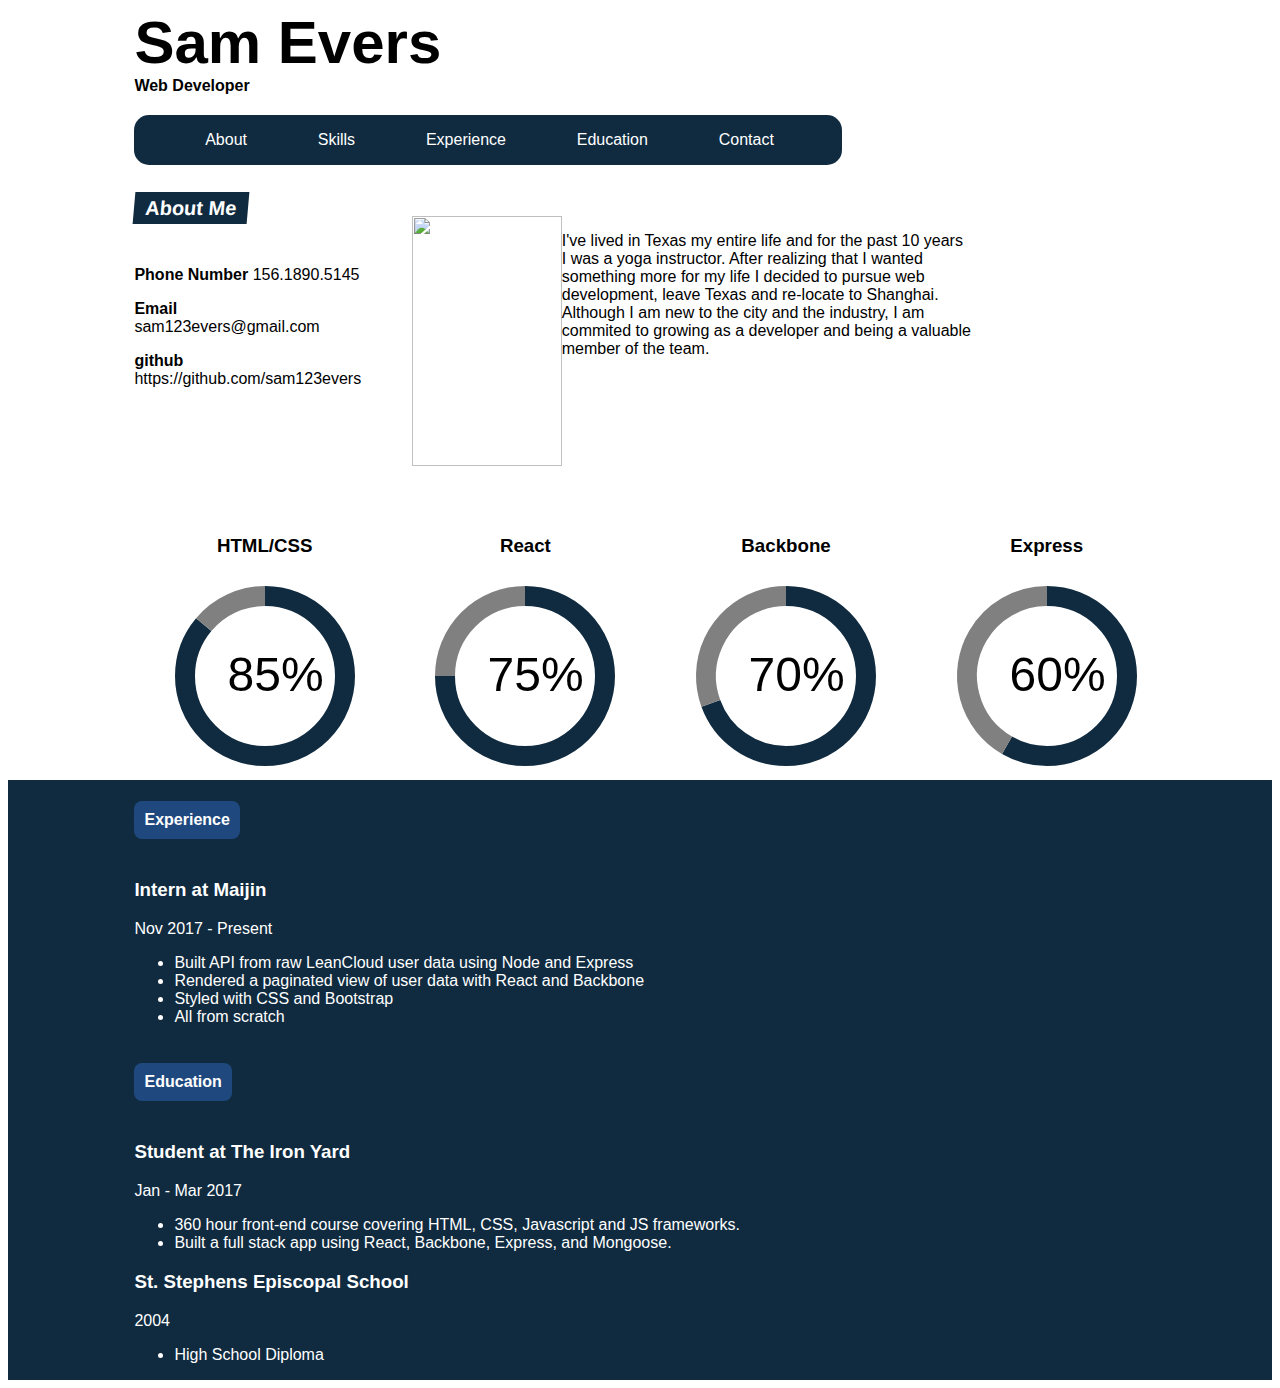
==== index.html @ d8e58d9e "changed file name to index.html" ====
<!DOCTYPE html>
<html>
<head>
	<title>Sam Evers CV</title>
	<link rel="stylesheet" type="text/css" href="style.css">
</head>
<body>
	<div class="main-container">
		<div class="upper-container">
			<div class="name-container">
				<h1>Sam Evers</h1>
				<h4>Web Developer</h4>
			</div>
			<div class="navbar">
				<p>About</p>
				<p>Skills</p>
				<p>Experience</p>
				<p>Education</p>
				<p>Contact</p>
			</div>
			<div class="stats-image-bio-main-container">
				<div class="stats-container">
					<h4 id="about-me">About Me</h4>
					<p><strong>Phone Number</strong> 156.1890.5145</p>
					<p><strong>Email</strong> sam123evers@gmail.com</p>
					<p><strong>github</strong> https://github.com/sam123evers</p>
				</div>
				<div class="image-bio-container">
					<img src="http://yogabetter.com/wp-content/uploads/2014/01/Sam-Head-Crop-200x300-700px.jpg">
					<p id="bio">I've lived in Texas my entire life and for the past 10 years I was a yoga instructor.  After realizing that I wanted something more for my life I decided to pursue web development, leave Texas and re-locate to Shanghai.  Although I am new to the city and the industry, I am commited to growing as a developer and being a valuable member of the team.</p>
				</div>
			</div>
			<div class="skills-container">
				<div>
					<h3>HTML/CSS</h3>
					<canvas id="html-css-canvas"></canvas>
				</div>
				<div>
					<h3>React</h3>
					<canvas id="react-canvas"></canvas>
				</div>
				<div>
					<h3>Backbone</h3>
					<canvas id="backbone-canvas"></canvas>
				</div>
				<div>
					<h3>Express</h3>
					<canvas id="express-canvas"></canvas>
				</div>
			</div>
		</div>
		<div class="lower-container">
			<div class="experience-container">
				<h4>Experience</h4>
				<div class="maijin-div">
					<h3>Intern at Maijin</h3>
					<p>Nov 2017 - Present</p>
					<ul>
						<li>Built API from raw LeanCloud user data using Node and Express</li>
						<li>Rendered a paginated view of user data with React and Backbone</li>
						<li>Styled with CSS and Bootstrap</li>
						<li>All from scratch</li>
					</ul>
					
				</div>
			</div>
			<div class="education-container">
				<h4>Education</h4>
				<div class="tiy-container">
					<h3>Student at The Iron Yard</h3>
					<p>Jan - Mar 2017</p>
					<ul>
						<li>360 hour front-end course covering HTML, CSS, Javascript and JS frameworks.</li>
						<li>Built a full stack app using React, Backbone, Express, and Mongoose.</li>
					</ul>
					<h3>St. Stephens Episcopal School</h3>
					<p>2004</p>
					<ul>
						<li>High School Diploma</li>
					</ul>
				</div>
			</div>
		</div>
		
	</div>
	<script src="script.js" type="text/javascript"></script>
</body>
</html>
---- style.css ----
* {
	font-family: Helvetica;
}
.main-container {
	display: flex;
	flex-direction: column;
}

.name-container h1 {
	margin: 0;
	font-size: 60px;
}

.name-container h4 {
	margin: 0;
}


.upper-container {
	display: flex;
	flex-direction: column;
	width: 80%;
	margin: 0 auto;
}


.navbar{
	display: flex;
	background-color: #102B3F;
	color: white;
	width: 70%;
	border-radius: 15px; 
	margin-top: 2%;
}

.navbar p {
	margin-left: 10%;
}

.stats-image-bio-main-container{
	display: flex;
}

#about-me {
	font-size: 20px;
	transform: skew(-5deg);
	background-color: #102B3F; 
	color: white;
	display: inline-block;
	padding: 2% 5%;
}

.image-bio-container{
	display: flex;
	margin: 5%;
}

#bio {
	/*border: 1px solid red;*/
	width: 60%;
}

.skills-container{
	display: flex;
	width: 100%;
	margin: 0 auto;
	/*border: 1px solid blue;*/
}

.skills-container div {
	text-align: center;
	margin: 0 3%;
	/*border: 1px solid red;*/
}

.lower-container {
	display: flex;
	flex-direction: column;
	background-color: #102B3F;
	color: white;
}

.lower-container h4 {
	background-color: #1F487E;
	padding: 1%;
	border-radius: 8px;
	display: inline-block;
}

.experience-container, .education-container{
	width: 80%;
	margin: 0 auto;
}



img{
	width: 150px;
	height: 250px;
}
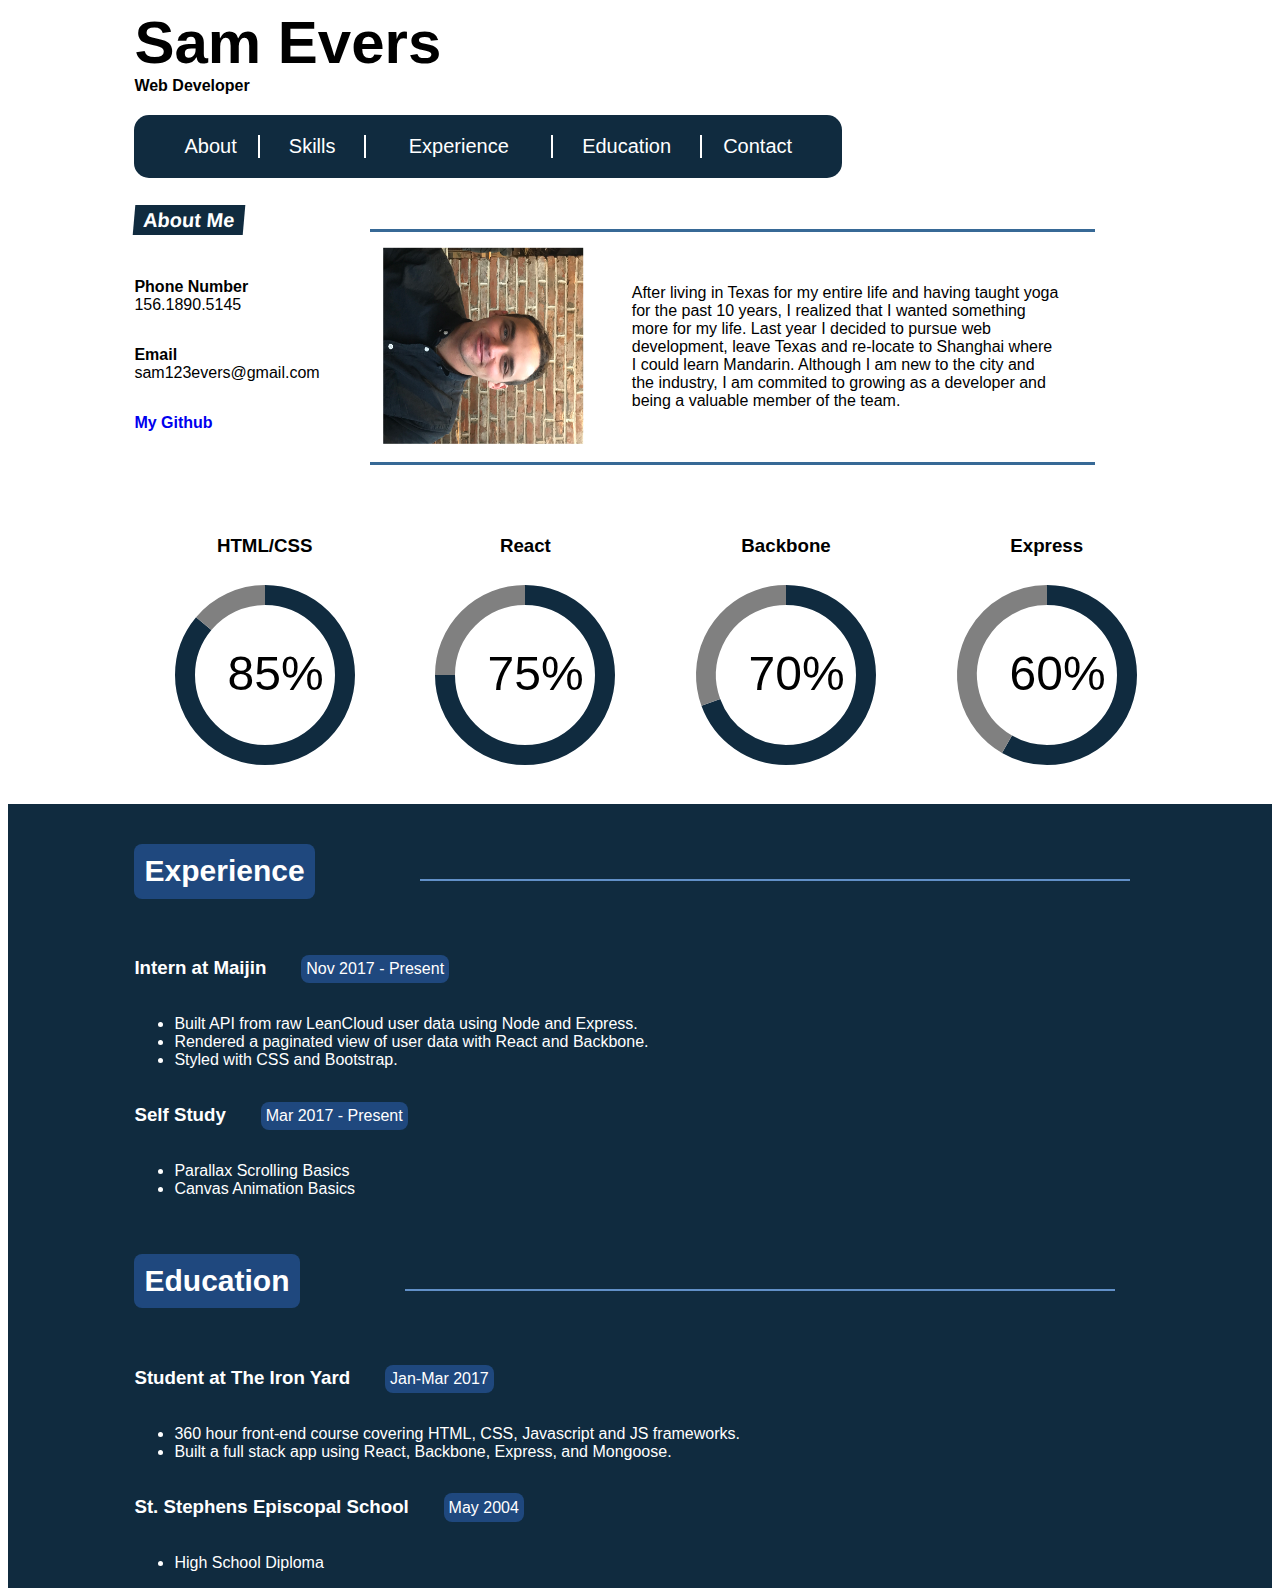
==== commit 4aae3317: "verticle lines between nav li's and additional styling" ====
--- a/index.html
+++ b/index.html
@@ -12,22 +12,22 @@
 				<h4>Web Developer</h4>
 			</div>
 			<div class="navbar">
-				<p>About</p>
+				<p id="about">About</p>
 				<p>Skills</p>
 				<p>Experience</p>
 				<p>Education</p>
-				<p>Contact</p>
+				<p id="contact">Contact</p>
 			</div>
 			<div class="stats-image-bio-main-container">
 				<div class="stats-container">
 					<h4 id="about-me">About Me</h4>
 					<p><strong>Phone Number</strong> 156.1890.5145</p>
 					<p><strong>Email</strong> sam123evers@gmail.com</p>
-					<p><strong>github</strong> https://github.com/sam123evers</p>
+					<p><strong><a id="github" href="https://github.com/sam123evers">My Github</a></strong></p>
 				</div>
 				<div class="image-bio-container">
-					<img src="http://yogabetter.com/wp-content/uploads/2014/01/Sam-Head-Crop-200x300-700px.jpg">
-					<p id="bio">I've lived in Texas my entire life and for the past 10 years I was a yoga instructor.  After realizing that I wanted something more for my life I decided to pursue web development, leave Texas and re-locate to Shanghai.  Although I am new to the city and the industry, I am commited to growing as a developer and being a valuable member of the team.</p>
+					<img src="IMG_7412.JPG">
+					<p id="bio">After living in Texas for my entire life and having taught yoga for the past 10 years, I realized that I wanted something more for my life.  Last year I decided to pursue web development, leave Texas and re-locate to Shanghai where I could learn Mandarin.  Although I am new to the city and the industry, I am commited to growing as a developer and being a valuable member of the team.</p>
 				</div>
 			</div>
 			<div class="skills-container">
@@ -52,29 +52,37 @@
 		<div class="lower-container">
 			<div class="experience-container">
 				<h4>Experience</h4>
+				<div class="a-line"></div>
 				<div class="maijin-div">
 					<h3>Intern at Maijin</h3>
 					<p>Nov 2017 - Present</p>
 					<ul>
-						<li>Built API from raw LeanCloud user data using Node and Express</li>
-						<li>Rendered a paginated view of user data with React and Backbone</li>
-						<li>Styled with CSS and Bootstrap</li>
-						<li>All from scratch</li>
+						<li>Built API from raw LeanCloud user data using Node and Express.</li>
+						<li>Rendered a paginated view of user data with React and Backbone.</li>
+						<li>Styled with CSS and Bootstrap.</li>
 					</ul>
-					
+				</div>
+				<div>
+					<h3>Self Study</h3>
+					<p>Mar 2017 - Present</p>
+					<ul>
+						<li>Parallax Scrolling Basics</li>
+						<li>Canvas Animation Basics</li>
+					</ul>
 				</div>
 			</div>
 			<div class="education-container">
 				<h4>Education</h4>
+				<div class="a-line"></div>
 				<div class="tiy-container">
 					<h3>Student at The Iron Yard</h3>
-					<p>Jan - Mar 2017</p>
+					<p>Jan-Mar 2017</p>
 					<ul>
 						<li>360 hour front-end course covering HTML, CSS, Javascript and JS frameworks.</li>
 						<li>Built a full stack app using React, Backbone, Express, and Mongoose.</li>
 					</ul>
 					<h3>St. Stephens Episcopal School</h3>
-					<p>2004</p>
+					<p>May 2004</p>
 					<ul>
 						<li>High School Diploma</li>
 					</ul>
--- a/style.css
+++ b/style.css
@@ -26,15 +26,33 @@
 
 .navbar{
 	display: flex;
+	justify-content: space-evenly;
 	background-color: #102B3F;
 	color: white;
 	width: 70%;
 	border-radius: 15px; 
 	margin-top: 2%;
+
 }
 
 .navbar p {
-	margin-left: 10%;
+	font-size: 20px;
+}
+
+.navbar p:nth-child(3) {
+	border-right: 2px solid white;
+	border-left: 2px solid white;
+	padding: 0 6%;
+}
+
+#about {
+	border-right: 2px solid white;
+	padding: 0 3%;
+}
+
+#contact {
+	border-left: 2px solid white;
+	padding: 0 3%;
 }
 
 .stats-image-bio-main-container{
@@ -53,11 +71,20 @@
 .image-bio-container{
 	display: flex;
 	margin: 5%;
+	border-top: 3px solid #376996;
+	border-bottom: 3px solid #376996;
+}
+
+img {
+	transform: rotate(90deg);
+	width: 200px;
+	height: 200px;
+	margin: 2%;
 }
 
 #bio {
-	/*border: 1px solid red;*/
 	width: 60%;
+	padding: 5% 5%;
 }
 
 .skills-container{
@@ -70,7 +97,6 @@
 .skills-container div {
 	text-align: center;
 	margin: 0 3%;
-	/*border: 1px solid red;*/
 }
 
 .lower-container {
@@ -78,9 +104,11 @@
 	flex-direction: column;
 	background-color: #102B3F;
 	color: white;
+	margin-top: 2%;
 }
 
 .lower-container h4 {
+	font-size: 30px;
 	background-color: #1F487E;
 	padding: 1%;
 	border-radius: 8px;
@@ -92,9 +120,24 @@
 	margin: 0 auto;
 }
 
+.a-line {
+	border: 1px solid #6290C8;
+	display: inline-block;
+	width: 70%;
+	margin-left: 10%;
+}
 
+.lower-container h3,p {
+	display: inline-block;
+}
 
-img{
-	width: 150px;
-	height: 250px;
+.lower-container p {
+	background-color: #1F487E;
+	padding: .5%;
+	border-radius: 8px;
+	margin-left: 3%;
+}
+
+#github {
+	text-decoration: none
 }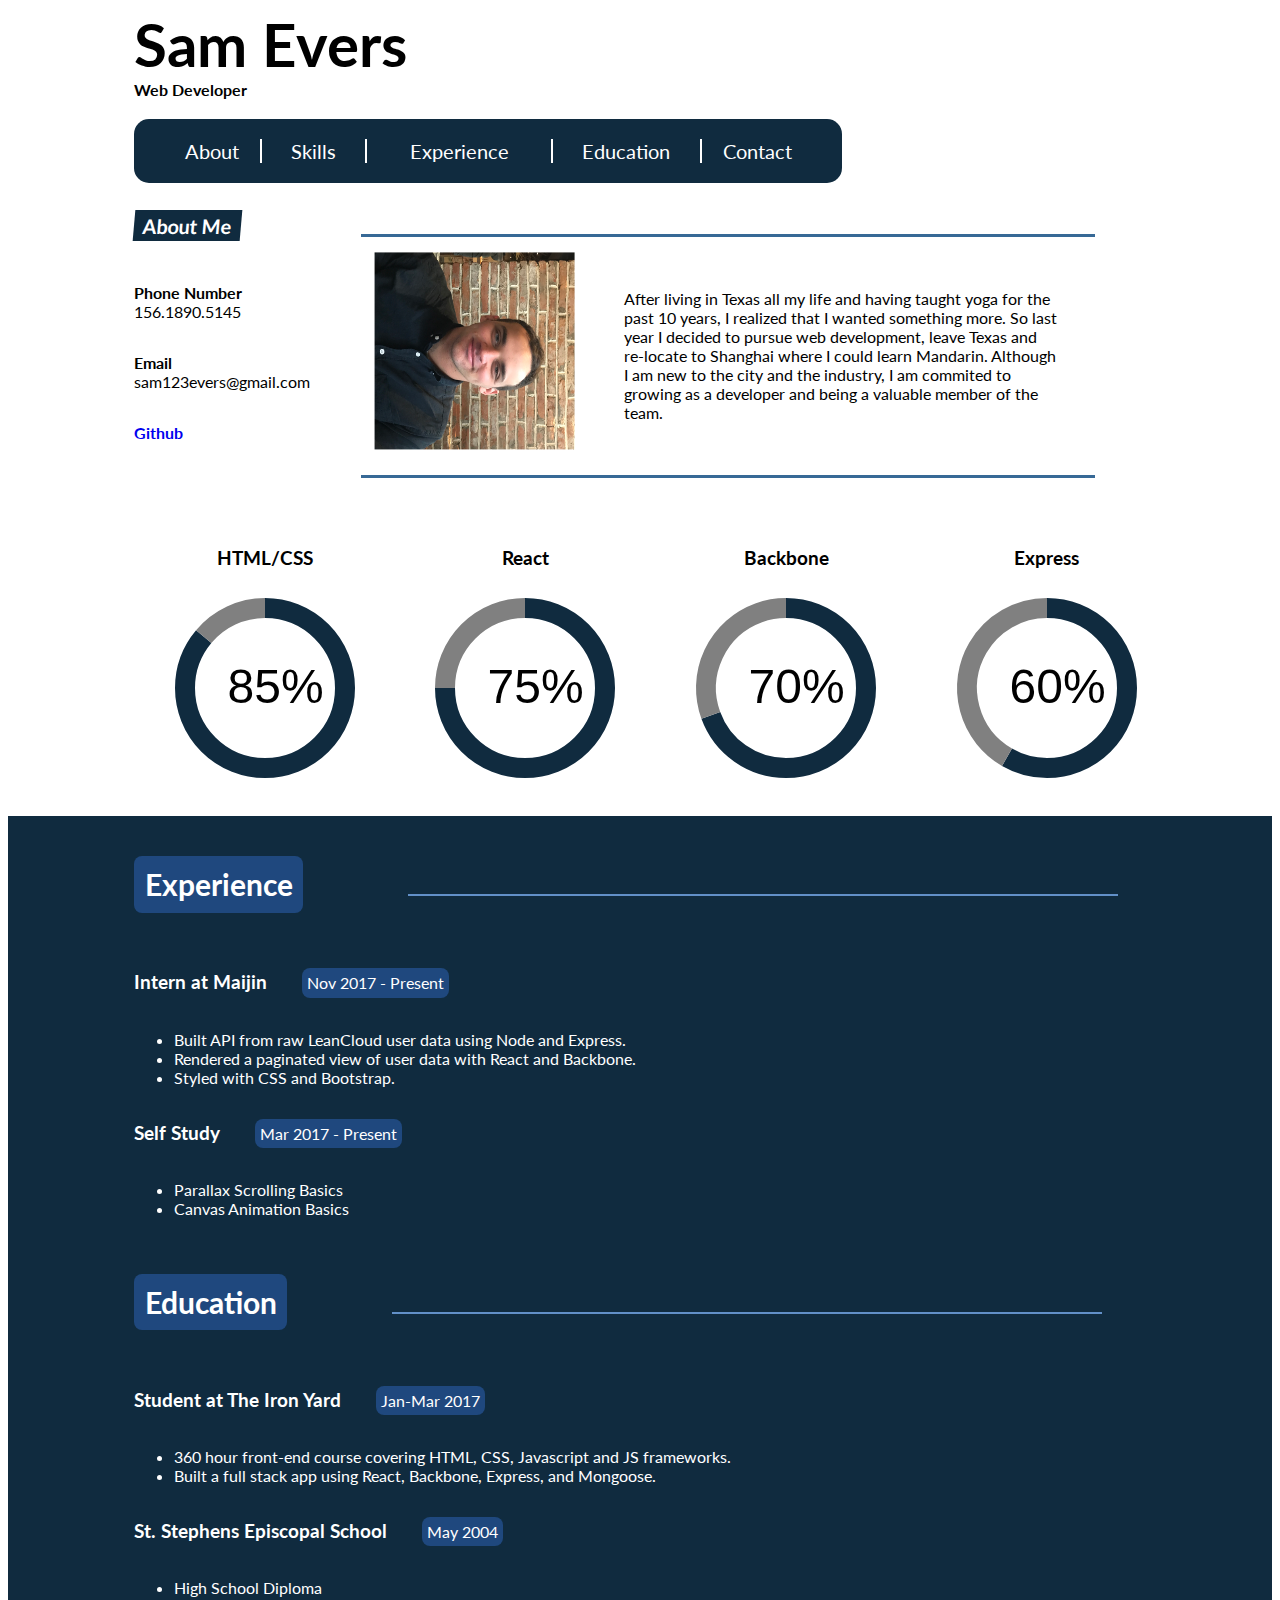
==== commit 642c8a07: "added title icon" ====
--- a/index.html
+++ b/index.html
@@ -2,6 +2,8 @@
 <html>
 <head>
 	<title>Sam Evers CV</title>
+	<link rel="shortcut icon" href="not_giant_enough_letter_s_Dir_icon.ico">
+	<link href="https://fonts.googleapis.com/css?family=Lato" rel="stylesheet">
 	<link rel="stylesheet" type="text/css" href="style.css">
 </head>
 <body>
@@ -18,33 +20,33 @@
 				<p>Education</p>
 				<p id="contact">Contact</p>
 			</div>
-			<div class="stats-image-bio-main-container">
+			<div id="stats-bio" class="stats-image-bio-main-container">
 				<div class="stats-container">
 					<h4 id="about-me">About Me</h4>
 					<p><strong>Phone Number</strong> 156.1890.5145</p>
 					<p><strong>Email</strong> sam123evers@gmail.com</p>
-					<p><strong><a id="github" href="https://github.com/sam123evers">My Github</a></strong></p>
+					<p><strong><a id="github" href="https://github.com/sam123evers">Github</a></strong></p>
 				</div>
 				<div class="image-bio-container">
 					<img src="IMG_7412.JPG">
-					<p id="bio">After living in Texas for my entire life and having taught yoga for the past 10 years, I realized that I wanted something more for my life.  Last year I decided to pursue web development, leave Texas and re-locate to Shanghai where I could learn Mandarin.  Although I am new to the city and the industry, I am commited to growing as a developer and being a valuable member of the team.</p>
+					<p id="bio">After living in Texas all my life and having taught yoga for the past 10 years, I realized that I wanted something more.  So last year I decided to pursue web development, leave Texas and re-locate to Shanghai where I could learn Mandarin.  Although I am new to the city and the industry, I am commited to growing as a developer and being a valuable member of the team.</p>
 				</div>
 			</div>
 			<div class="skills-container">
 				<div>
-					<h3>HTML/CSS</h3>
+					<h3 class="skill-graph" id="html">HTML/CSS</h3>
 					<canvas id="html-css-canvas"></canvas>
 				</div>
 				<div>
-					<h3>React</h3>
+					<h3 class="skill-graph" id="react">React</h3>
 					<canvas id="react-canvas"></canvas>
 				</div>
 				<div>
-					<h3>Backbone</h3>
+					<h3 class="skill-graph" id="backbone">Backbone</h3>
 					<canvas id="backbone-canvas"></canvas>
 				</div>
 				<div>
-					<h3>Express</h3>
+					<h3 class="skill-graph" id="express">Express</h3>
 					<canvas id="express-canvas"></canvas>
 				</div>
 			</div>
--- a/style.css
+++ b/style.css
@@ -1,5 +1,5 @@
 * {
-	font-family: Helvetica;
+	font-family: 'Lato', Helvetica;
 }
 .main-container {
 	display: flex;
@@ -37,6 +37,7 @@
 
 .navbar p {
 	font-size: 20px;
+	cursor: pointer;
 }
 
 .navbar p:nth-child(3) {
@@ -140,4 +141,10 @@
 
 #github {
 	text-decoration: none
-}+}
+
+#github:visited {
+	color: black;
+}
+
+				/*pbdqpbdqpbdqpbdqpbdqpbdqpbdqpbdqpbdqpbdqpbdqpbdqpbdq*/
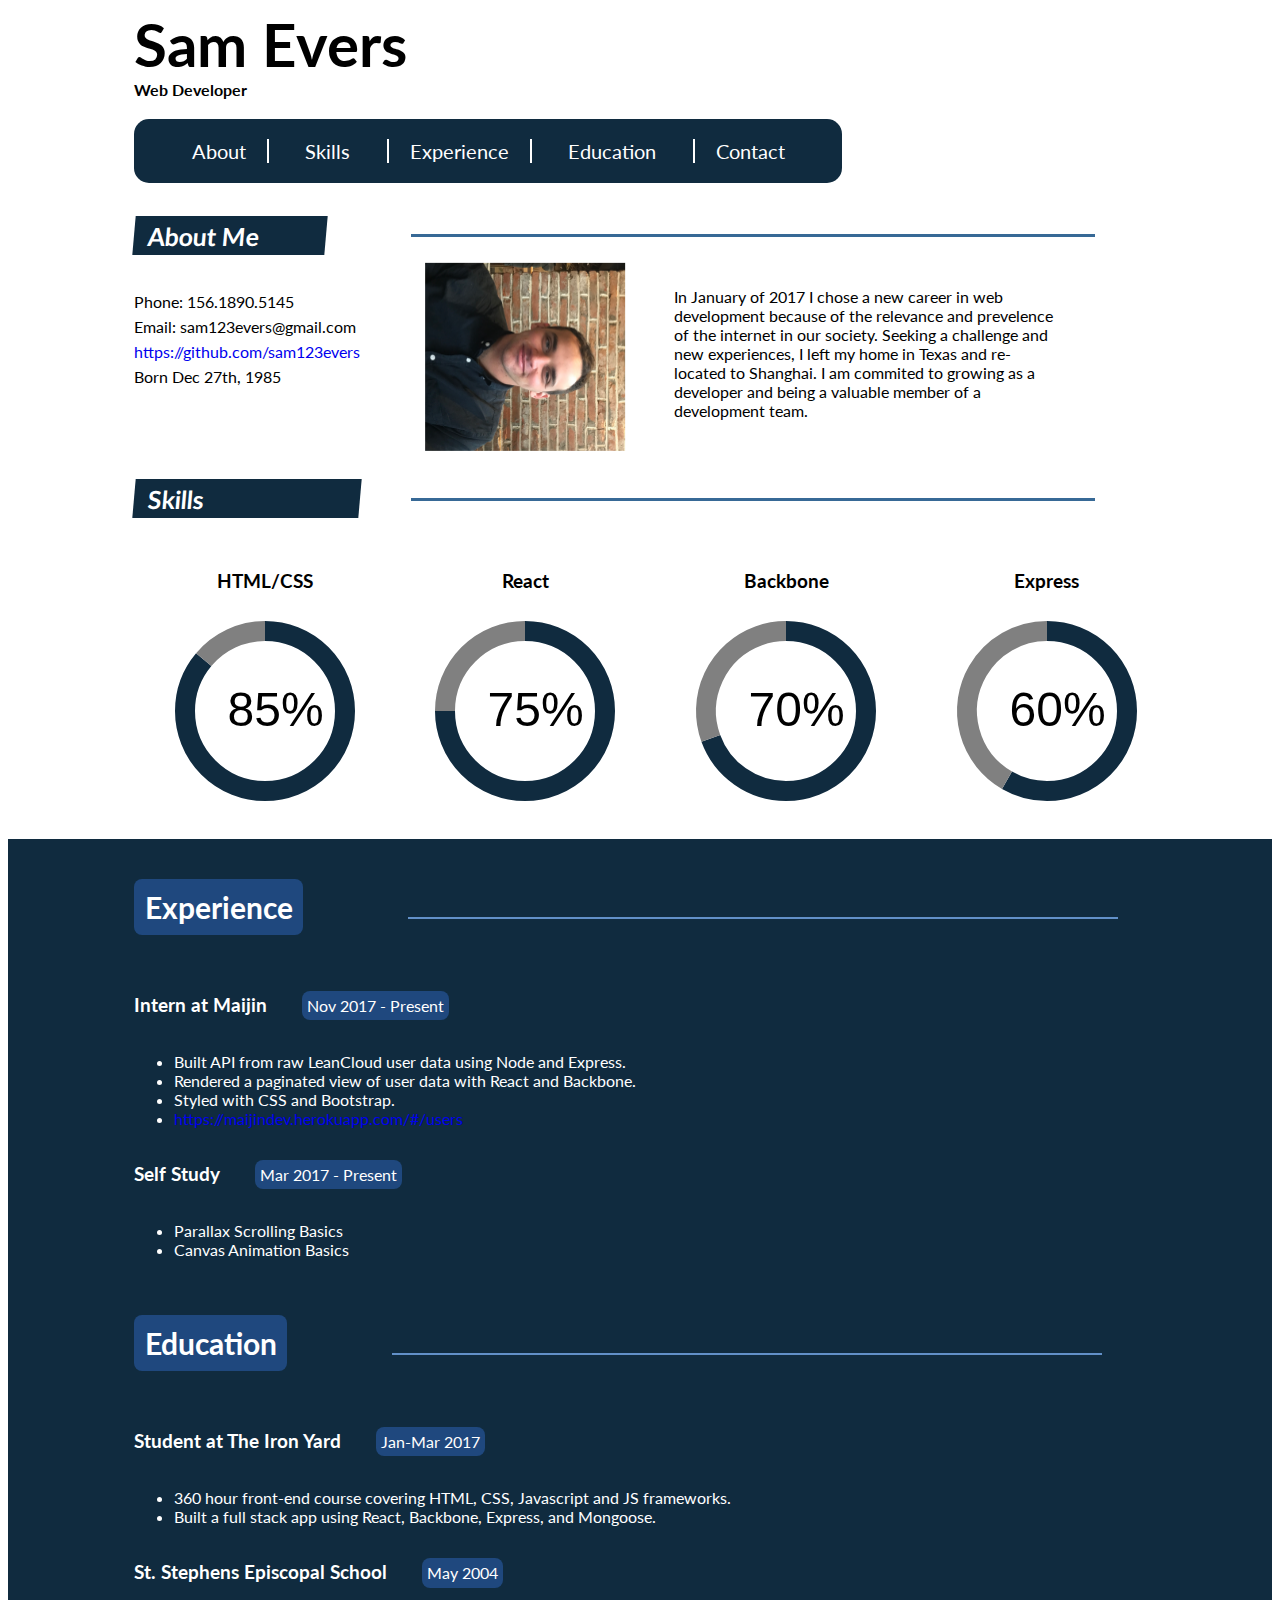
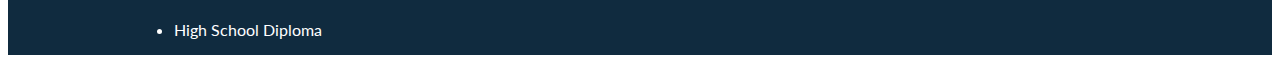
==== commit 76c479f2: "added skills label introduced media query" ====
--- a/index.html
+++ b/index.html
@@ -23,13 +23,15 @@
 			<div id="stats-bio" class="stats-image-bio-main-container">
 				<div class="stats-container">
 					<h4 id="about-me">About Me</h4>
-					<p><strong>Phone Number</strong> 156.1890.5145</p>
-					<p><strong>Email</strong> sam123evers@gmail.com</p>
-					<p><strong><a id="github" href="https://github.com/sam123evers">Github</a></strong></p>
+					<p>Phone: 156.1890.5145</p>
+					<p>Email: sam123evers@gmail.com</p>
+					<p><a id="github" href="https://github.com/sam123evers">https://github.com/sam123evers</a></p><br/>
+					<p>Born Dec 27th, 1985</p>
+					<h4 id="skills">Skills</h4>
 				</div>
 				<div class="image-bio-container">
 					<img src="IMG_7412.JPG">
-					<p id="bio">After living in Texas all my life and having taught yoga for the past 10 years, I realized that I wanted something more.  So last year I decided to pursue web development, leave Texas and re-locate to Shanghai where I could learn Mandarin.  Although I am new to the city and the industry, I am commited to growing as a developer and being a valuable member of the team.</p>
+					<p id="bio">In January of 2017 I chose a new career in web development because of the relevance and prevelence of the internet in our society. Seeking a challenge and new experiences, I left my home in Texas and re-located to Shanghai. I am commited to growing as a developer and being a valuable member of a development team.</p>
 				</div>
 			</div>
 			<div class="skills-container">
@@ -62,6 +64,7 @@
 						<li>Built API from raw LeanCloud user data using Node and Express.</li>
 						<li>Rendered a paginated view of user data with React and Backbone.</li>
 						<li>Styled with CSS and Bootstrap.</li>
+						<li><a href="https://maijindev.herokuapp.com/#/users">https://maijindev.herokuapp.com/#/users</a></li>
 					</ul>
 				</div>
 				<div>
--- a/style.css
+++ b/style.css
@@ -43,7 +43,7 @@
 .navbar p:nth-child(3) {
 	border-right: 2px solid white;
 	border-left: 2px solid white;
-	padding: 0 6%;
+	padding: 0 3%;
 }
 
 #about {
@@ -60,13 +60,30 @@
 	display: flex;
 }
 
+.stats-container p {
+	/*border: 1px solid blue;*/
+	margin: 3px 0;
+}
+
 #about-me {
-	font-size: 20px;
+	font-size: 25px;
 	transform: skew(-5deg);
 	background-color: #102B3F; 
 	color: white;
 	display: inline-block;
-	padding: 2% 5%;
+	padding: 2% 6%;
+	padding-right: 30%;
+}
+
+#skills {
+	font-size: 25px;
+	transform: skew(-5deg);
+	background-color: #102B3F; 
+	color: white;
+	margin-top: 40%;
+	/*display: inline-block;*/
+	padding: 2% 6%;
+	padding-right: 30%;
 }
 
 .image-bio-container{
@@ -80,7 +97,7 @@
 	transform: rotate(90deg);
 	width: 200px;
 	height: 200px;
-	margin: 2%;
+	margin: 3%;
 }
 
 #bio {
@@ -147,4 +164,82 @@
 	color: black;
 }
 
+.maijin-div a {
+	text-decoration: none;
+}
+
+.maijin-div a:visited {
+	color: white;
+	text-decoration: none;
+}
+
+/*asd;aos;fof;ouA;FOB;odfbsbdfiuBLSDFBlisdblfiSBDLIFlsdbflBSDFLKbdlskblKDSBFLKbdlkfbLK*/
+
+@media screen and (max-width: 900px) {
+	.upper-container {
+		display: default;
+	}
+
+	.skills-container {
+		display: flex;
+		width: 100%;
+		margin: 0 auto;
+		/*border: 1px solid blue;*/
+	}
+
+	canvas {
+		height: 150px;
+		width: 150px;
+	}
+
+	img {
+		/*transform: rotate(90deg);*/
+		width: 240px;
+		height: 200px;
+		margin: 12% 0;
+	}
+
+	#skills {
+		font-size: 25px;
+		transform: skew(-5deg);
+		background-color: #102B3F; 
+		color: white;
+		margin-top: 40%;
+		/*display: inline-block;*/
+		padding: 2% 6%;
+		padding-right: 30%;
+	}
+
+	.stats-container p {
+		border: 1px solid blue;
+		font-size: 20px;
+		margin: 0;
+	}
+
+	.image-bio-container{
+		display: block;
+		margin: 5%;
+		border-top: 3px solid #376996;
+		border-bottom: 3px solid #376996;
+	}
+
+	#bio {
+		width: 100%;
+		margin-top: 0;
+		/*padding: 5% 5%;*/
+	}
+
+	img {
+		margin-left: 20%;
+		margin-top: 3%;
+		margin-bottom: 0;
+		width: 200px;
+	}
+
+	.stats-container p {
+		/*border: 1px solid blue;*/
+		margin: 3% 0;
+	}
+}
+
 				/*pbdqpbdqpbdqpbdqpbdqpbdqpbdqpbdqpbdqpbdqpbdqpbdqpbdq*/
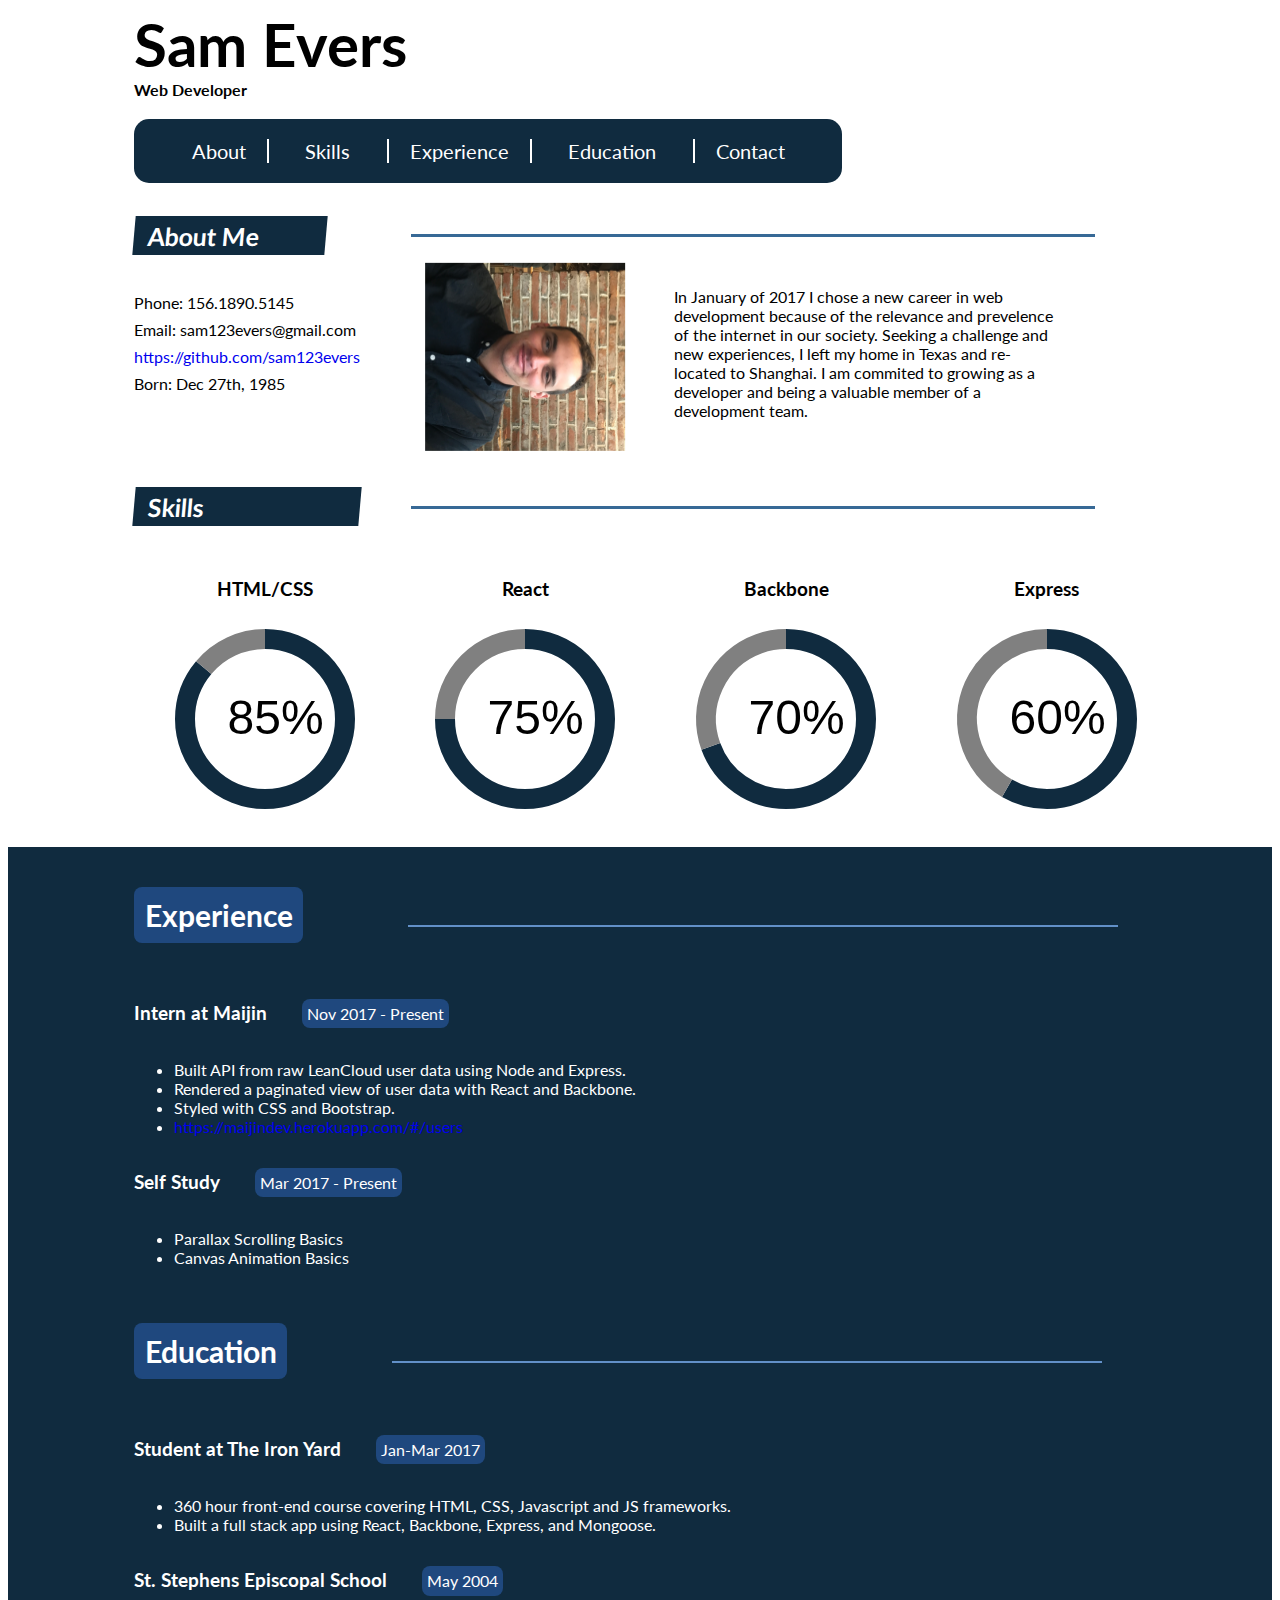
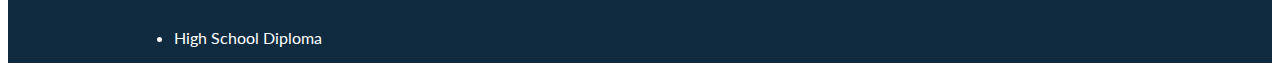
==== commit 1f9081ac: "added readme" ====
--- a/index.html
+++ b/index.html
@@ -26,11 +26,17 @@
 					<p>Phone: 156.1890.5145</p>
 					<p>Email: sam123evers@gmail.com</p>
 					<p><a id="github" href="https://github.com/sam123evers">https://github.com/sam123evers</a></p><br/>
-					<p>Born Dec 27th, 1985</p>
+					<p>Born: Dec 27th, 1985</p>
+					<!-- <div class="icons">
+						<img src="images/github.png">
+						<img src="images/html.jpeg">
+						<img src="images/react.png">
+						<img src="images/backbone.png">
+					</div> -->
 					<h4 id="skills">Skills</h4>
 				</div>
 				<div class="image-bio-container">
-					<img src="IMG_7412.JPG">
+					<img src="images/IMG_7412.JPG">
 					<p id="bio">In January of 2017 I chose a new career in web development because of the relevance and prevelence of the internet in our society. Seeking a challenge and new experiences, I left my home in Texas and re-located to Shanghai. I am commited to growing as a developer and being a valuable member of a development team.</p>
 				</div>
 			</div>
--- a/style.css
+++ b/style.css
@@ -62,7 +62,18 @@
 
 .stats-container p {
 	/*border: 1px solid blue;*/
-	margin: 3px 0;
+	margin: 4px 0;
+}
+
+.icons {
+	display: flex;
+}
+
+.icons img {
+	/*height: 20px;*/
+	width: 20px;
+	height: 20px;
+	transform: rotate(90deg)
 }
 
 #about-me {
